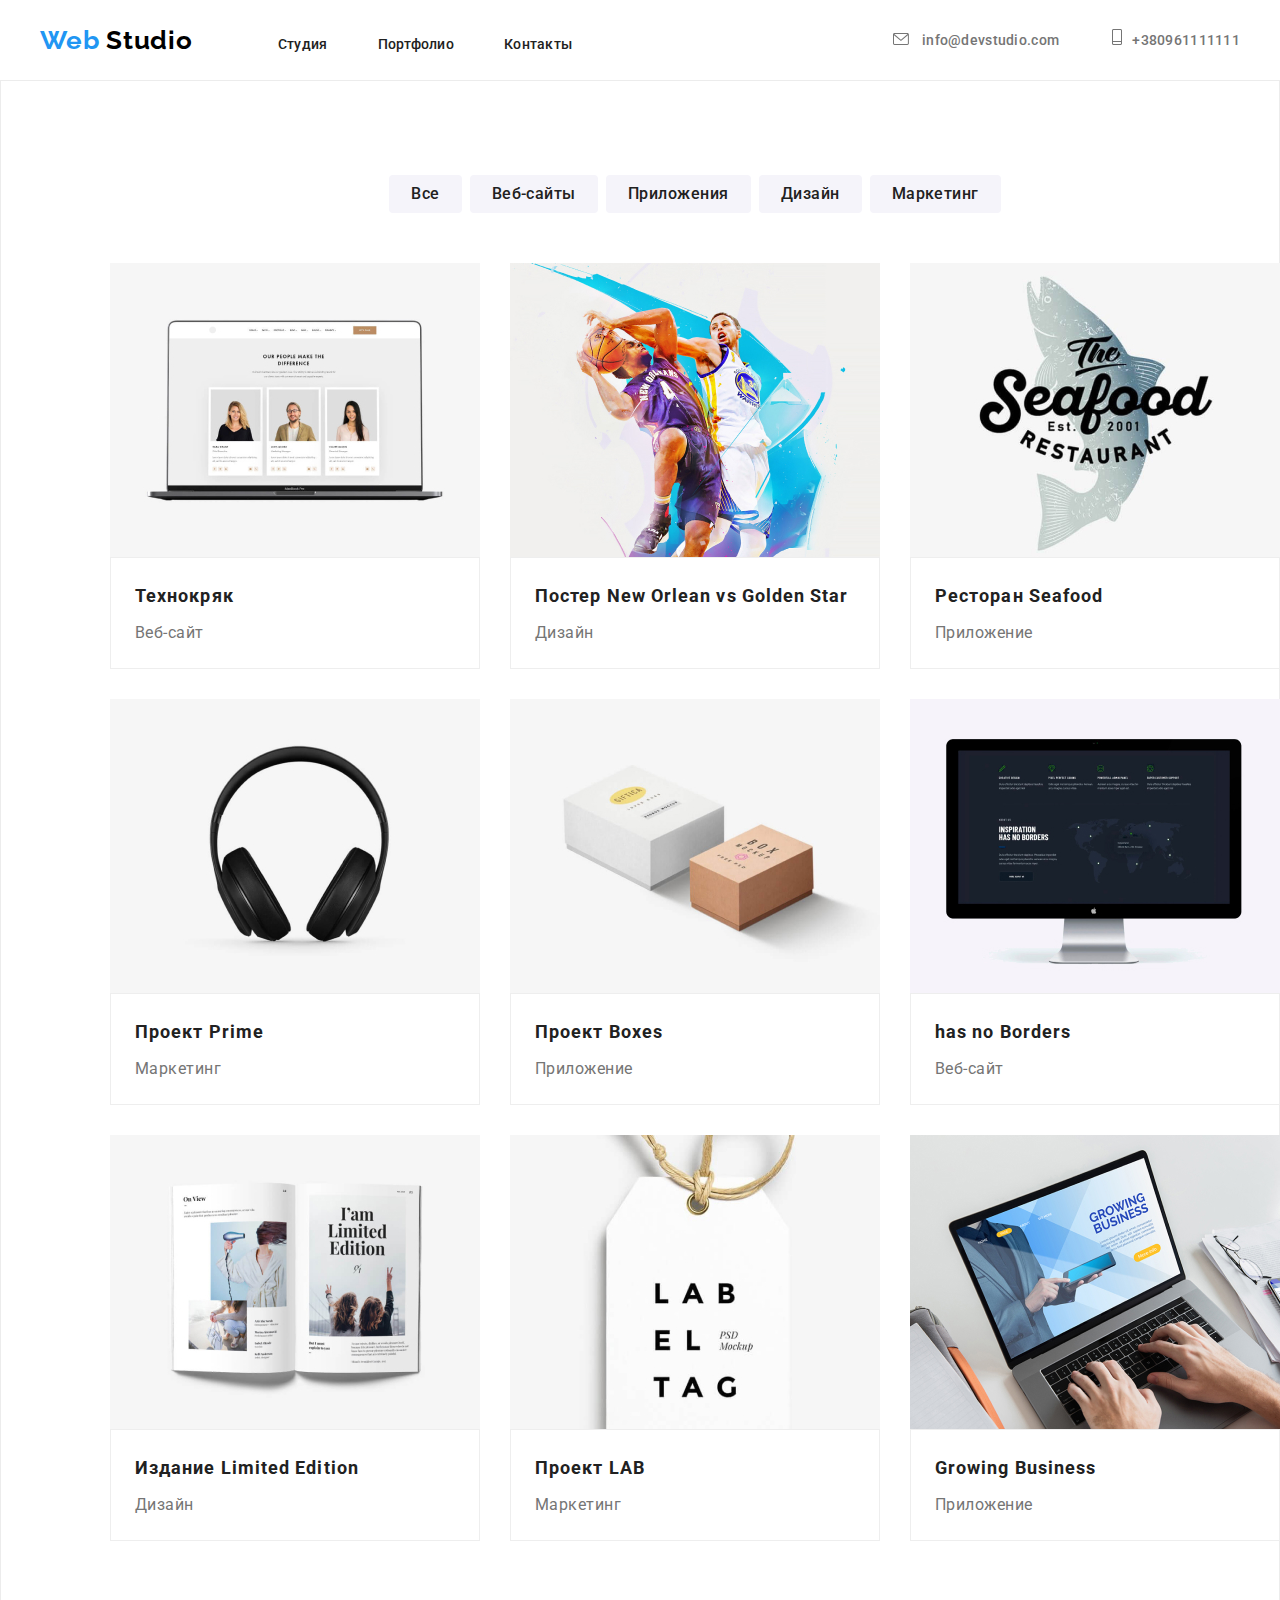
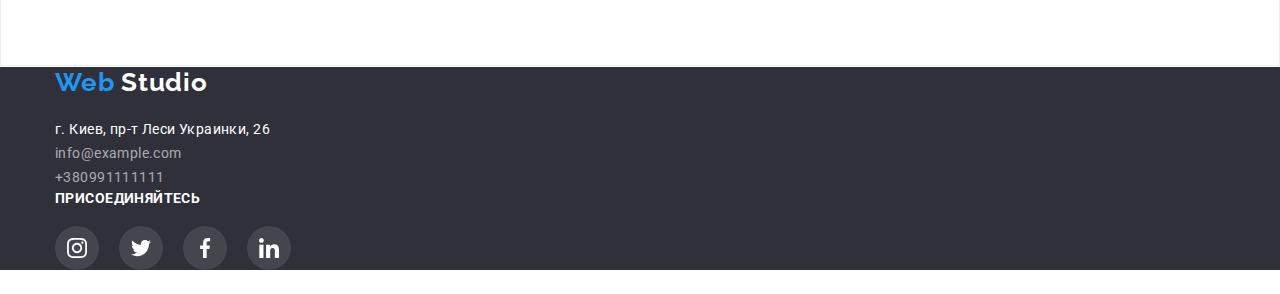
==== portfolio.html @ f8fadd35 "css" ====
<!DOCTYPE html>
<html lang="ru">

<head>
  <meta charset="UTF-8">
  <meta name="viewport" content="width=device-width, initial-scale=1.0">
  <meta http-equiv="X-UA-Compatible" content="ie=edge" />
  <link href="https://fonts.googleapis.com/css2?family=Raleway:wght@700&family=Roboto:wght@400;500;700;900&display=swap"
    rel="stylesheet">
  <link rel="stylesheet" href="./css/normalize.css">
  <link rel="stylesheet" href="./css/style.css">
  <title>Web Studio</title>
</head>

<!--Шапка-->

<body>
  <header class="page-head">
    <div class="container flexbox">
      <nav class="navigation">
        <a href="./index.html" class="logo">
          <span class="web">Web</span> Studio
        </a>
        <ul class="menu-list">
          <li class="menu-item"><a href="./index.html" class="menu-link">Студия</a>
          </li>
          <li class="menu-item"><a href="./portfolio.html" class="menu-link">Портфолио</a>
          </li>
          <li class="menu-item"><a href="./ссылка/link3.svg" class="menu-link">Контакты</a>
          </li>
        </ul>
      </nav>
      <div class="contacts-link">
        <a class="contact-item" href="mailto:info@devstudio.com">
          <svg class="mail-icon" width="16" height="12">
            <use xlink:href="./img/sprites.svg#icon-mail"></use>
          </svg> info@devstudio.com
        </a>
        <a class="contact-item" href="tel:+380961111111">
          <svg class="mail-icon" width="10" height="16">
            <use xlink:href="./img/sprites.svg#icon-tel"></use>
          </svg>+380961111111</a>
      </div>
    </div>
  </header>

  <!--Кнопки-->
  <main class="main">
    <section class="button">
      <div class="container">
        <ul class="button-link">
          <li class="btn-list">
            <button type="button" class="button-list">Все</button>
          </li>
          <li class="btn-list">
            <button type="button" class="button-list">Веб-сайты</button>
          </li>
          <li class="btn-list">
            <button type="button" class="button-list">Приложения</button>
          </li>
          <li class="btn-list">
            <button type="button" class="button-list">Дизайн</button>
          </li>
          <li class="btn-list">
            <button type="button" class="button-list">Маркетинг</button>
          </li>
        </ul>
      </div>

      <!--Карточки-->
      <div class="container">
        <ul class="flex-container">

          <li class="container-element">
            <div class="portfolio-overlay">
              <a href="#">
                <img src="./portfolio-img/img1.jpg" width="370" alt="Технокряк" class="img-cards">
                <div class="port-main">
                  <p>Технокряк это современная площадка распостранения коронавируса. Компании
                    используют эту платформу для цифрового шпионажа и атака на защищенные сервера конкурентов.
                  </p>
                </div>
              </a>
            </div>

            <div class="portfolio-item">
              <h3 class="portfolio-head">Технокряк</h3>
              <p class="text-list">Веб-сайт</p>
            </div>
          </li>

          <li class="container-element">
            <div class="portfolio-overlay">
              <a href="#">
                <img src="./portfolio-img/img2.jpg" width="370" alt="Постер New Orlean vs Golden Star"
                  class="img-cards">
                <div class="port-main">
                  <p>Технокряк это современная площадка распостранения коронавируса. Компании
                    используют эту платформу для цифрового шпионажа и атака на защищенные сервера конкурентов.
                  </p>
                </div>
              </a>
            </div>

            <div class="portfolio-item">
              <h3 class="portfolio-head">Постер New Orlean vs Golden Star</h3>
              <p class="text-list">Дизайн</p>
            </div>
          </li>

          <li class="container-element">
            <div class="portfolio-overlay">
              <a href="#">
                <img src="./portfolio-img/img3.jpg" width="370" alt="Ресторан Seafood" class="img-cards">
                <div class="port-main">
                  <p>Технокряк это современная площадка распостранения коронавируса. Компании
                    используют эту платформу для цифрового шпионажа и атака на защищенные сервера конкурентов.
                  </p>
                </div>
              </a>
            </div>

            <div class="portfolio-item">
              <h3 class="portfolio-head">Ресторан Seafood</h3>
              <p class="text-list">Приложение</p>
            </div>
          </li>

          <li class="container-element">
            <div class="portfolio-overlay">
              <a href="#">
                <img src="./portfolio-img/img4.jpg" width="370" alt="Проект Prime" class="img-cards">
                <div class="port-main">
                  <p>Технокряк это современная площадка распостранения коронавируса. Компании
                    используют эту платформу для цифрового шпионажа и атака на защищенные сервера конкурентов.
                  </p>
                </div>
              </a>
            </div>

            <div class="portfolio-item">
              <h3 class="portfolio-head">Проект Prime</h3>
              <p class="text-list">Маркетинг</p>
            </div>
          </li>

          <li class="container-element">
            <div class="portfolio-overlay">
              <a href="#" class="port-link">
                <img src="./portfolio-img/img5.jpg" width="370" alt="Проект Boxes" class="img-cards">
                <div class="port-main">
                  <p>Технокряк это современная площадка распостранения коронавируса. Компании
                    используют эту платформу для цифрового шпионажа и атака на защищенные сервера конкурентов.
                  </p>
                </div>
              </a>
            </div>

            <div class="portfolio-item">
              <h3 class="portfolio-head">Проект Boxes</h3>
              <p class="text-list">Приложение</p>
            </div>
          </li>

          <li class="container-element">
            <div class="portfolio-overlay">
              <a href="#">
                <img src="./portfolio-img/img6.jpg" width="370" alt="Inspiration has no Borders" class="img-cards">
                <div class="port-main">
                  <p>Технокряк это современная площадка распостранения коронавируса. Компании
                    используют эту платформу для цифрового шпионажа и атака на защищенные сервера конкурентов.
                  </p>
                </div>
              </a>
            </div>
            <div class="portfolio-item">
              <h3 class="portfolio-head">has no Borders</h3>
              <p class="text-list">Веб-сайт</p>
            </div>
          </li>

          <li class="container-element">
            <div class="portfolio-overlay">
              <a href="#">
                <img src="./portfolio-img/img7.jpg" width="370" alt="Издание Limited Edition" class="img-cards">
                <div class="port-main">
                  <p>Технокряк это современная площадка распостранения коронавируса. Компании
                    используют эту платформу для цифрового шпионажа и атака на защищенные сервера конкурентов.
                  </p>
                </div>
              </a>
            </div>
            <div class="portfolio-item">
              <h3 class="portfolio-head">Издание Limited Edition</h3>
              <p class="text-list">Дизайн</p>
            </div>
          </li>

          <li class="container-element">
            <div class="portfolio-overlay">
              <a href="#">
                <img src="./portfolio-img/img8.jpg" width="370" alt="Проект LAB" class="img-cards">
                <div class="port-main">
                  <p>Технокряк это современная площадка распостранения коронавируса. Компании
                    используют эту платформу для цифрового шпионажа и атака на защищенные сервера конкурентов.
                  </p>
                </div>
              </a>
            </div>
            <div class="portfolio-item">
              <h3 class="portfolio-head">Проект LAB</h3>
              <p class="text-list">Маркетинг</p>
            </div>
          </li>

          <li class="container-element">
            <div class="portfolio-overlay">
              <a href="#" class="port-link">
                <img src="./portfolio-img/img9.jpg" width="370" alt="Growing Business" class="img-cards">
                <div class="port-main">
                  <p>Технокряк это современная площадка распостранения коронавируса. Компании
                    используют эту платформу для цифрового шпионажа и атака на защищенные сервера конкурентов.
                  </p>
                </div>
              </a>
            </div>
            <div class="portfolio-item">
              <h3 class="portfolio-head">Growing Business</h3>
              <p class="text-list">Приложение</p>
            </div>
          </li>
        </ul>
      </div>
    </section>
  </main>


  <!--Футер-->
  <footer class="info-list">
    <div class="container footer-flexbox">

      <div class="logo-footer">
        <a href="./index.html" class="logo2">
          <span class="web">Web</span> Studio
        </a>
        <address class="contact-main">
          <ul class="adress-main">
            <li><a href="" class="adress-link">г. Киев, пр-т Леси Украинки, 26</a></li>
            <li><a href="mailto:info@example.com" class="mail">info@example.com</a></li>
            <li><a href="tel:+380991111111" class="phone">+380991111111</a></li>
          </ul>
        </address>
      </div>

      <div class="join-footer">
        <b class="join-head flexbox">Присоединяйтесь</b>
        <ul class="info-link">
          <li class="link-footer">
            <a href="http://www.instagram.com" class="icon-footer" target="_blank" aria-label="instagram link">
              <svg class="social-footer" width="20" height="20">
                <use xlink:href="./img/sprites.svg#icon-instagram-footer"></use>
              </svg>
            </a>
          </li>
          <li class="link-footer">
            <a href="http://www.twitter.com" class="icon-footer" target="_blank" aria-label="twitter link">
              <svg class="social-footer" width="20" height="20">
                <use xlink:href="./img/sprites.svg#icon-twitter-footer"></use>
              </svg>
            </a>
          </li>
          <li class="link-footer">
            <a href="http://www.facebook.com" class="icon-footer" target="_blank" aria-label="facebook link">
              <svg class="social-footer" width="20" height="20">
                <use xlink:href="./img/sprites.svg#icon-facebook-footer"></use>
              </svg>
            </a>
          </li>
          <li class="link-footer">
            <a href="http://www.linkedin.com" class="icon-footer" target="_blank" aria-label="linkedin link">
              <svg class="social-footer" width="20" height="20">
                <use xlink:href="./img/sprites.svg#icon-linkedin-footer"></use>
              </svg>
            </a>
          </li>
        </ul>
      </div>
    </div>
  </footer>
</body>

</html>
---- css/style.css ----
/* font-family: "Roboto", sans-serif; 
font-family: 'Raleway', sans-serif;*/
*,
*:before,
*:after {
  box-sizing: border-box;
  padding: 0%;
  margin: 0%;
}



  body {
    font-family: "Roboto";
    font-size: 14px;
    line-height: 24px;
    letter-spacing: 0.03em;
    color: #757575;
  }

  .container {
    width: 1200px;
    padding-left: 15px;
    padding-right: 15px;
    margin-right: auto;
    margin-left: auto;
  }

  .logo {
   font-family: "Raleway";
   font-style: normal;
   font-weight: 700;
   font-size: 26px;
   line-height: 1.19;
   letter-spacing: 0.03em;
   color: black;
   text-decoration: none;
   margin-right: 85px;
   align-items: center;
    
  } 
  

  .web {
    color: #2196F3;
  }    

  .menu-link {
    display: inline-block;
    position: relative;
    font-weight: 500;
    font-size: 14px;
    line-height: 1.142;
    letter-spacing: 0.02em;
    color: #212121;
    text-decoration: none;
  }

  .menu-link::before {
display: block;
position: absolute;
content: "";
height: 4px;
width: 0;
background-color: #2196F3;
transition: right .5s ease-in-out, left .5s ease-in-out;
left: 50%;
top: 40px;
}

.menu-link::after {
  display: block;
position: absolute;
content: "";
height: 4px;
width: 0;
background-color: #2196F3;
transition: right .5s ease-in-out;
left: 50%;
top: 40px;
}

.menu-link:hover::before{
  width: 50%;
  left: 0;
  }
  .menu-link:hover::after{
  width: 50%;
  }


  

  .menu-link:hover,
  .menu-link:focus {
    color: #2196F3;
    transition: 250ms;
    transition-timing-function: cubic-bezier(0.4, 0, 0.2, 1);
  }

  .menu-list {
      list-style: none;
      display: flex;
      width: 122px;
      height: 16px;
      left: 1263px;
      top: 32px;
  }

  .navigation {
    display: flex;
    align-items: center;
    margin-right: auto; 
    padding-bottom: 25px;
    padding-top: 25px;
  }


  .menu-item:not(:last-child) {
    margin-right: 50px;
  }

  .mail-icon {
    display: inline-flex;
    margin-right: 10px;
  }

  .contact-item:hover {
    fill: #2196F3;
    transition: 250ms;
    transition-timing-function: cubic-bezier(0.4, 0, 0.2, 1);
  }

  .flexbox {
    display: flex;
    justify-content: flex-end;
    align-items: center;
    padding: 0;
  }

  .contact-item {
    font-family: "Roboto";
    font-style: normal;
    font-weight: 500;
    font-size: 14px;
    line-height: 16px;
    letter-spacing: 0.02em;
    color: #757575;
    fill: #757575;
    text-decoration: none;
    cursor: pointer;
    
  }

  .contact-item:hover {
    color: #2196F3;
    transition: 250ms;
    transition-timing-function: cubic-bezier(0.4, 0, 0.2, 1);
  }

  .contact-item:not(:last-child) {
    margin-right: 50px;
  }


  .contacts-link:hover,
  .contacts-link:focus {
    color: #2196F3;
    transition: 250ms;
    transition-timing-function: cubic-bezier(0.4, 0, 0.2, 1);
  }

  .main {
    border: 1px solid #ECECEC;
    transform: translateY(-1px);
  }

  .page-title {
   font-family: "Roboto";
   font-style: normal;
   font-weight: 900;
   font-size: 44px;
   line-height: 60px;
   letter-spacing: 0.06em;
   text-transform: uppercase;
   color: #FFFFFF;
   margin: 0px;
   padding-bottom: 30px;
  }

  .title {
    margin-right: auto;
    margin-left: auto;
    outline: 1px solid black;
    background-color: black;
    background-image: linear-gradient(to right, rgba(47, 48, 58, 0.4), rgba(47, 48, 58, 0.4)),
    url(../main-pic/1.jpg);

    background-repeat: no-repeat;
    background-position: center;
    background-size: cover;

    text-align: center;
    padding-top: 200px;
    padding-bottom: 200px;
  }

  

  .btn {
    font-family: "Roboto";
    font-style: normal;
    font-weight: bold;
    font-size: 16px;
    line-height: 1.875;
    letter-spacing: 0.06em;
    color: #FFFFFF;
    background:  #2196F3;
    box-shadow: 0px 4px 4px rgba(0, 0, 0, 0.15);
    border-radius: 4px;
    text-decoration: none;
    padding: 10px 32px;
    overflow: hidden;

  }

  

  .list {
    padding-top: 94px;
  }
  
  .list-head {
    font-weight: bold;
    font-size: 14px;
    line-height: 1.142;
    letter-spacing: 0.03em;
    text-transform: uppercase;
    color: #212121;
    padding-top: 55px;
  }

  .list-item {
  width: calc((100% - 30px * 3) /4);
  
  }

  .image {
    display: flex;
    background: #F5F4FA;
  border-radius: 4px;
  width: 270px;
  height: 120px;
  align-items: center;
  }

  .img-list {
    display: inline-flex;
    justify-content: center;
    align-items: center;
    
  }

  .list-icon {
    display: block;
    justify-content: center;
    margin: auto;

  }

  .list-item:not(:last-child) {
    margin-right: 30px;
  }

  

  .list-text {
    font-family: "Roboto";
    font-style: normal;
    font-weight: normal;
    font-size: 14px;
    line-height: 24px;
    letter-spacing: 0.03em;
    color: #757575;
  }



  .menu-card {
    list-style: none;
    display: flex;
    justify-content: center;
  }
   

  .work-title {
    font-family: "Roboto";
    font-size: 36px;
    line-height: 1.16;
    letter-spacing: 0.03em;
    color: #212121;
    text-align: center;
    margin-bottom: 50px;
  }


  .work-head .work-list {
    font-family: "Roboto";
    font-size: 14px;
    line-height: 1.14px;
    letter-spacing: 0.03em;
    color: #FFFFFF;
    text-align: center;
    text-transform: uppercase;
  }


  .work-list {
    display: flex;
  }

  .work-list .work-items:not(:last-child) {
   margin-right: 30px;
  }

  .work-list .work-items {
    position: relative;
    z-index: 2;
    height: 294px;
    margin-right: 30px;
    list-style-type: none;
  }

  .work-list .work-items:last-child {
    margin-right: 0;
  }

  
  .work-list .work-items::after {
    position: absolute;
    content: "";
    bottom: 0;
    left: 0;
    width: 370px;
    height: 70px;
    background-color: rgba(47, 48, 58, 0.8);

  }
  

  .work-head {
    position: absolute;
    bottom: 27px;
    left: 23%;
    z-index: 1;
    margin: 0;

    font-weight: 700;
    font-size: 14px;
    line-height: 1.14;
    text-align: center;
    text-transform: uppercase;
    color: white;
    

  }

  .work-menu {
    
    padding: 94px;
  }

  .pic-work {
    margin-right: 30px;
  }

  .team {
    background: #F5F4FA;
    padding: 94px;
  }

  .team-head {
    font-family: "Roboto";
    font-size: 36px;
    line-height: 1.166;
    letter-spacing: 0.03em;
    color: #212121;
    margin-bottom: 50px;
    text-align: center;
  }

  .team-menu {
    list-style: none;
    display: flex;
  }

  .team-list:not(:last-child) {
    margin-right: 30px;
  }

  .team-list {
    width: calc((100% - 30px * 3) /4);
    background: #FFFFFF;

    box-shadow: 0px 1px 3px rgba(0, 0, 0, 0.12), 0px 1px 1px rgba(0, 0, 0, 0.14), 0px 2px 1px rgba(0, 0, 0, 0.2);
    border-radius: 0px 0px 4px 4px;
  }

  .link { 
    display: flex;
    list-style-type: none;
    justify-content: center;
    padding-bottom: 30px;
  }


  .icon-link {
    display: inline-flex;
    justify-content: center;
    align-items: center;
    width: 44px;
    height: 44px;
    fill: #AFB1B8;
    background: white;
    border-radius: 50%;
  }
  
  .icon-link:hover {
    background: #2196F3;
    fill: #FFFFFF;
    transition: 250ms;
    transition-timing-function: cubic-bezier(0.4, 0, 0.2, 1);
  }

  .social-icon:hover {
    fill: white;
    transition: 250ms;
    transition-timing-function: cubic-bezier(0.4, 0, 0.2, 1);
  }

  .team-link:not(:last-child) {
    margin-right: 10px;
  }


  .social-icon {
    width: 20px;
    height: 20px;
    transition: 250ms;
    transition-property: all;
    transition-delay: 0s;
    transition-timing-function: cubic-bezier(0.4, 0, 0.2, 1);
  }

 
  
  .head-name {
    font-family: "Roboto";
    font-weight: 500;
    font-size: 16px;
    line-height: 1.187;
    letter-spacing: 0.03em;
    color: #212121;
    padding-top: 30px;
    text-align: center;
    
}


.team-text {
    font-family: "Roboto";
    font-style: normal;
    font-weight: normal;
    font-size: 16px;
    line-height: 1.187;
    letter-spacing: 0.03em;
    color: #757575;
    padding-top: 10px;
    text-align: center;
    padding-bottom: 16px;
}

.client-head {
    font-family: "Roboto";
    font-style: normal;
    font-size: 36px;
    line-height: 1.166;
    letter-spacing: 0.03em;
    color: #212121;
    margin-bottom: 50px;
    text-align: center;

}

.client-list {
  padding: 94px;
}

.client-item:not(:last-child) {
margin-right: 30px;
}

.client-item {
  display: inline-flex;
  justify-content: center;
  align-items: center;
  border: 1px solid #AFB1B8;
box-sizing: border-box;
border-radius: 4px;
width: calc((100% - 30px * 5) /6);
height: 90px;
cursor: pointer;
}




.client-item:hover {
  border: 2px solid #2196F3;
}

.client-item:hover .client-link,
.client-menu:focus .client-link {
  fill: #2196F3;
}



.client-link {
  fill: #AFB1B8;
  vertical-align: middle;
}





.client-main {
    list-style: none;
    display: flex;
    align-items: center;
}



.info-link {
  display: flex;
  margin-bottom: 24px;
  justify-content: flex-start;
  color: var(--secondary-text-color);
  list-style-type: none;

}

.container-footer .info-link {
  margin-bottom: 0;


}

.link-footer:not(:last-child) {
  margin-right: 10px;

}


footer {
  background-color: #2F303A;
}

.container-footer {
    display: flex;
    align-items: baseline;
    justify-content: flex-start;   
    padding: 60px 15px;
    width: 1200px;
    justify-content: center;
    text-align: center;
    
}

.contact-main,
.adress-link,
.join-head,
.container-footer,
.icon-footer {
  font-style: normal;
    color: white;
    transition: background-color 250ms var(--timing-function);
}

.logo-footer {
  margin-right: 70px;
  
}

.container-footer .logo2 {
  margin: 0;
    margin-bottom: 20px;
    font-weight: bold;
    font-size: 26px;
    line-height: 1.19;
    letter-spacing: 0.03em;
    color: white
}

.contact-main:not(:last-child) {
  width: calc((50% - 45px)/2);
  margin-right: 30px;
}


.icon-footer {
  display: inline-flex;
  width: 44px;
  height: 44px;
  border-radius: 50%;
  margin-right: 10px;
  background: rgba(255, 255, 255, 0.1);
  transition: 250ms;
  transition-property: all;
    transition-delay: 0s;
    transition-timing-function: cubic-bezier(0.4, 0, 0.2, 1);
}

.social-footer {
  display: inline-flex;
  justify-content: center;
  margin: auto;
  
}

.icon-footer:hover {
  background: #2196F3;
  transition: 250ms;
    transition-timing-function: cubic-bezier(0.4, 0, 0.2, 1);
}

.icon-footer:not(:last-child) {
  margin-right: 10px;
}

.mail,
.phone {
    font-family: "Roboto";
    font-style: normal;
    font-weight: normal;
    font-size: 14px;
    line-height: 1.714;
    letter-spacing: 0.03em;
    color: rgba(255, 255, 255, 0.6);
    text-decoration: none;
    padding-top: 9px;

}

.adress-main {
    list-style: none;

}

.contact-main {
    font-size: 14px;
    line-height: 1.71;
    /*outline: solid 2px tan ;*/
}

.footer-adress:not(:last-child) {
  margin-bottom: 9px;
}

.adress-link {
    font-family: "Roboto";
    font-style: normal;
    font-weight: normal;
    font-size: 14px;
    line-height: 1.714;
    letter-spacing: 0.03em;
    color: #FFFFFF;
    text-decoration: none;

}


.join-head {
    font-family: "Roboto";
    font-style: normal;
    font-size: 14px;
    line-height: 1.142;
    letter-spacing: 0.03em;
    text-transform: uppercase;
    color: #FFFFFF;
    padding-bottom: 20px;
    display: block;
    
}


.footer-mail {
  font-family: "Roboto";
    font-style: normal;
    font-size: 14px;
    line-height: 1.142;
    letter-spacing: 0.03em;
    text-transform: uppercase;
    color: #FFFFFF;
}

.button-list {
    font-family: "Roboto";
    font-style: normal;
    font-weight: 500;
    font-size: 16px;
    line-height: 26px;
    text-align: center;
    letter-spacing: 0.03em;
    color: #212121;
    background: #F5F4FA;

    padding: 6px 22px;
    border-radius: 4px;
    border: 0px;


    transition: 250ms;
    transition-property: all;
    transition-delay: 0s;
    transition-timing-function: cubic-bezier(0.4, 0, 0.2, 1);
    
}

.logo2 {
  font-family: "Raleway";
  font-style: normal;
  font-weight: 700;
  font-size: 26px;
  line-height: 1.19;
  letter-spacing: 0.03em;
  color: white;
  text-decoration: none;
  align-items: center;
  display: block;
  margin-bottom: 20px;

}





.button-list:hover,
.button-list:focus {
    color: white;
    background: #2196F3;
    transition: 250ms;
    transition-timing-function: cubic-bezier(0.4, 0, 0.2, 1);
}

.button {
  padding: 94px;
}

.btn-list {
  margin-right: 8px;
  list-style-type: none;
}

.btn-list:last-child {
  margin-right: 0px;
}

.button-link {
  display: flex;
  justify-content: center;
  margin-bottom: 50px;
}


.portfolio-list {
    display: flex;
    flex-wrap: wrap;
    
}

.portfolio-overlay {
   position: relative;
   overflow: hidden;
   
}



.flex-container {
  display: flex;
  flex-wrap: wrap;
}


.container-element {
margin-right: 30px;
width: 370px;
margin-bottom: 30px;
background-color: white;
list-style-type: none;
cursor: pointer;
  transition: 250ms;
    transition-timing-function: cubic-bezier(0.4, 0, 0.2, 1);
}


.container-element:hover {
  box-shadow: 0px 1px 1px rgba(0, 0, 0, 0.12), 0px 4px 4px rgba(0, 0, 0, 0.06), 1px 4px 6px rgba(0, 0, 0, 0.16);

  transition: 250ms;
    transition-timing-function: cubic-bezier(0.4, 0, 0.2, 1);
}


.container-element:hover .port-main {
  transform: translateY(0);
}

.container-element:nth-child(3n + 0) {
  margin-right: 0;

}


.port-main {
  position: absolute;
  top: 0;
  left: 0;
  width: 100%;
  height: 100%;
  background-color: rgba(33, 150, 243, 0.9);
  padding: 63px 24px;
  font-weight: 400;
  font-size: 18px;
  line-height: 1.56;
  color: white;

  transform: translateY(100%);
  transition: 250ms; 
  transition-timing-function: cubic-bezier(0.4, 0, 0.2, 1);

}

.port-main:hover {
  transition: 250ms; 
  transition-timing-function: cubic-bezier(0.4, 0, 0.2, 1);
}

.port-main p {
  margin: 0;

}

.portfolio-overlay:hover > .port-main {
    opacity: 1;
    transition: opacity 0.3s;
    transition: 250ms; 
    transition-timing-function: cubic-bezier(0.4, 0, 0.2, 1);

  }




.img-cards {
  display: block;
}

.portfolio-item {
  border-top: none;
  box-sizing: inherit;
  padding: 0;
  padding-top: 20px;
  padding-bottom: 20px;
  padding-right: 24px;
  padding-left: 24px;
  
  background: white;
  border: 1px solid #EEEEEE;
box-sizing: border-box;
}

.portfolio-item:hover {
  box-shadow: 0px 1px 1px rgba(0, 0, 0, 0.12), 0px 4px 4px rgba(0, 0, 0, 0.06), 1px 4px 6px rgba(0, 0, 0, 0.16);
  transition: 250ms;
  transition-timing-function: cubic-bezier(0.4, 0, 0.2, 1);

}

.portfolio-menu:nth-child(3n) {
  margin-right: 0;
}

.portfolio-menu:nth-last-child(-n + 3) {
  margin-bottom: 0px;
}


.register-form {
  
  display: flex;
  align-items: flex-end;
  width: calc(50%-15px);

}

.mail-reg {
  width: 358px;
  height: 50px;
  font-size: 16px;
  line-height: 1.25;
  background: transparent;


  padding: 0;
  padding-left: 16px;
  margin-right: 12px;


  border: 1px solid rgba(255, 255, 255, 0.3);
  box-sizing: border-box;
  filter: drop-shadow(0px 4px 4px rgba(0, 0, 0, 0.15));
  border-radius: 4px;
}

.mail-form input::placeholder {
  color: rgba(255, 255, 255, 0.6);
}

.mail-form {
  margin-left: 93px;
}

.register-form .button-reg {
  margin: 0;
  display: inline-flex;
  margin-left: auto;


  padding: 10px 29px;
  letter-spacing: 0.06em;

  width: 200px;
  height: 50px;
  box-shadow: 0px 4px 4px rgba(0, 0, 0, 0.15);
  border-radius: 4px;

  border: 0;
}

.register-form .button-reg::after {
  content: "";
  width: 24px;
  height: 24px;
  background-image: url("../footer-icon/send.svg");
  margin-left: 10px;
}


.portfolio-head {
    margin-top: 0px;
    margin-bottom: 4px;
    color: #212121;
    font-weight: 700;
    font-size: 18px;
    line-height: 2;
    letter-spacing: 0.06em;
    
}

.button-reg {
  background: #2196F3;
box-shadow: 0px 4px 4px rgba(0, 0, 0, 0.15);
border-radius: 4px;
color: #FFFFFF;
width: 200px;
height: 50px;
}

.text-list {
    font-family: "Roboto";
    font-style: normal;
    font-weight: normal;
    font-size: 16px;
    line-height: 1.875;
    color: #757575;
    letter-spacing: 0.03em;
    margin-top: 0;
    margin-bottom: 0;
    
}

/*Modal*/
.backdrop {
  position: fixed;
  top: 0;
  left: 0;
  right: 0;
  bottom: 0;
  background-color: rgba(0, 0, 0, 0.2);
  z-index: 100%;
  opacity: 1;
  transition: opacity 250ms var(--timing-function);
}

.backdrop.is-hidden {
  visibility: hidden;
  pointer-events: none;
  opacity: 0;
}

.backdrop.is-hidden .modal {
  transform: translate(-50%, -50%) scale(0.1);
}

.modal {
  position: absolute;
  top: 50%;
  left: 50%;
  width: 100%;
  max-width: 581px;
  height: 581px;
  background: #ffffff;
  box-shadow: 0px 1px 3px rgba(0, 0, 0, 0.12), 0px 1px 1px rgba(0, 0, 0, 0.14), 0px 2px 1px rgba(0, 0, 0, 0.2);
  border-radius: 4px;
  transform: translate(-50%, -50%) scale(1);
  opacity: 1;
  transition: transform 500ms var(--timing-function),
    opacity 500ms var(--timing-function);


}

.close {
  fill: #000000;
  width: 11px;
  height: 11px;
  transition: 250ms cubic-bezier(0.4, 0, 0.2, 1);

}

.close:hover {
  fill: #2196F3;
}

.is-hidden {
  opacity: 0;
  pointer-events: none;

}

.btn-close:focus .close {
  fill: #2196F3;

}

.btn-close:focus {
  outline: 0;
    box-shadow: 0 0 1pt 1pt var(--accent-color);
}

.modal-form {
    display: flex;
    flex-direction: column;
    width: 528px;
    margin: 0;
    margin-right: auto;
    margin-left: auto;
    padding: 40px;
    align-self: center;
}

.btn-close {
  position: absolute;
  top: 8px;
  right: 8px;
  width: 30px;
  height: 30px;
  justify-content: center;
  align-items: center;
  border-radius: 50%;

  background: #FFFFFF;
  border: 1px solid rgba(0, 0, 0, 0.1);
  cursor: pointer;
}

.modal-name {
  width: 448px;
  margin-top: 12px;
  /*outline: 1px solid orangered; */
  margin-left: auto;
  margin-right: auto;
}

.modal-marker {
  margin-bottom: 4px;
  font-size: 12px;
  line-height: 1.17;
  letter-spacing: 0.01em;
  color: var(--secondary-text-color);
}

.marker-name {
  margin-bottom: 4px;
}

.modal-icon {
    position: absolute;
    left: 16px;
    top: 50%;
    transform: translateY(-50%);
    margin-right: 15px;
}

.modal-input:focus-within > .form-input {
  border: 1px solid var(--accent-color);
}

.modal-input:focus-within > .modal-icon {
  fill: var(--accent-color);
}

.modal-name textarea::placeholder {
  font-size: 14px;
  line-height: 1.16;
  letter-spacing: 0.01em;
  color: rgba(117, 117, 117, 0.5);
} 

.modal-name:focus-within > textarea {
  border: 1px solid var(--accent-color);
}

.modal-title {
font-weight: bold;
font-size: 20px;
line-height: 1.15px;
letter-spacing: 0.03em;
margin-bottom: 12px;
text-align: center;
color: #212121;
}

.modal-name {
    position: relative;
    display: flex;
    flex-direction: column;
    margin-bottom: 10px;
}

.modal-name:nth-child(5) {
  margin-bottom: 20px;
}

textarea,
.form-input {
    display: block;
    resize: none;
    outline: none;
    margin: 0;
    width: 100%;
    padding: 12px 16px;
    border: 1px solid rgba(33, 33, 33, 0.2);
    box-sizing: border-box;
    border-radius: 4px;
    font-size: 14px;
    letter-spacing: 0.01em;
}

.form-input {
  padding-left: 42px;
  font-size: 14px;
}

.form-input:valid:required:not(:placeholder-shown) {
  color: var(--primary-text-color);
}

.form-input:invalid:required:not(:placeholder-shown) {
  color: red;
}

.form-input::placeholder {
  color: rgba(117, 117, 117, 0.5);
}

/* .modal-list li {
  display: inline-flex;
  align-items: center;
}
*/

.modal-list label {
  font-size: 14px;
  line-height: 1.7;
  letter-spacing: 0.03em;
  display: inline-flex;

  color: #757575
}

.modal-list input [type="checkbox"] {
  margin-right: 7px;
}


.agreement {
    display: flex;
    align-items: center;
    margin-left: 13px;
    margin-bottom: 30px;
    font-size: 14px;
    line-height: 24px;
    letter-spacing: 0.03em;
    text-align: center;
    color: var(--secondary-text-color);
}

.checkbox:checked {
  position: absolute;
  width: 1px;
  height: 1px;
  margin: -1px;
  border: 0;
  padding: 0;
  clip: rect(0 0 0 0);
  overflow: hidden;
  left: 36.75%;
right: 62.25%;
top: 64.75%;
bottom: 33.79%;

background: #212121;
} 

.checkbox:checked {
  background-image: url(../modal-view/Vector.svg);
  border-color: var(--accent-color);
    background-color: #212121;
    background-size: contain;
    background-origin: border-box;
}


.agree-box {
  display: inline-block;
  margin-right: 7px;
  width: 16px;
  height: 15px;
  border: 2px solid var(--primary-text-color);
  border-radius: 4px;
  background-image: url(../modal-view/Vector.svg);
  border-color: var(--accent-color);
    background-color: var(--accent-color);
    background-size: contain;
    background-origin: border-box;
}



.agre {
    margin-left: 3px;
    text-decoration: underline;
    color: var(--accent-color);
}

.style-btn {
  position: fixed;
  width: 200px;
  height: 50px;

  background: #2196F3;
box-shadow: 0px 4px 4px rgba(0, 0, 0, 0.15);
border-radius: 4px;
bottom: 30px;
    left: 50%;
    margin-left: -104.5px; 

    font-style: normal;
    font-weight: bold;
    font-size: 16px;
    line-height: 30px;
    /* identical to box height, or 187% */
    
    color: #FFFFFF;
    
}
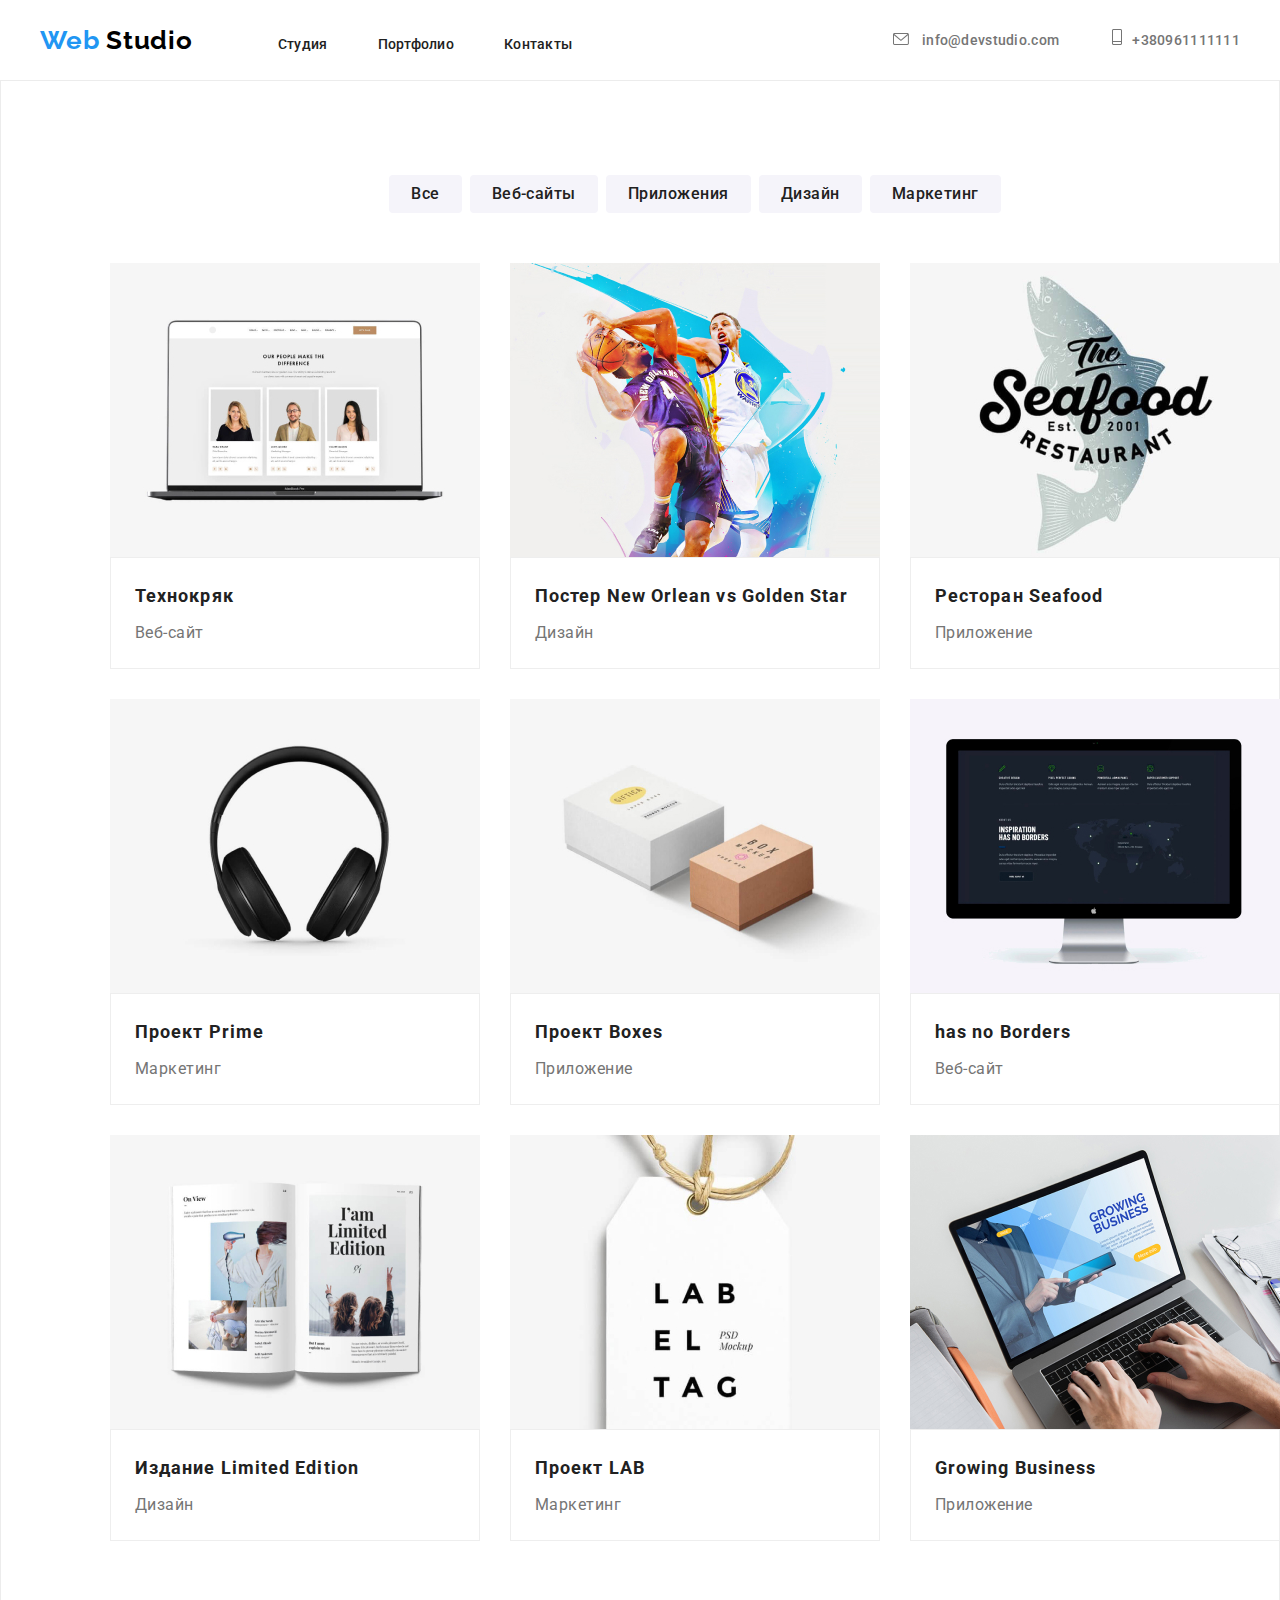
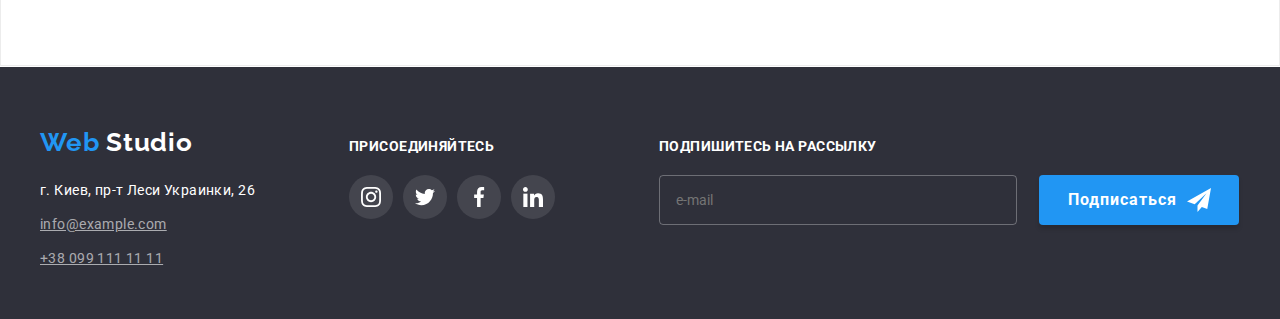
==== commit 9a42775e: "footer" ====
--- a/portfolio.html
+++ b/portfolio.html
@@ -237,23 +237,23 @@
 
   <!--Футер-->
   <footer class="info-list">
-    <div class="container footer-flexbox">
-
+    <div class="container-footer">
       <div class="logo-footer">
         <a href="./index.html" class="logo2">
           <span class="web">Web</span> Studio
         </a>
-        <address class="contact-main">
-          <ul class="adress-main">
-            <li><a href="" class="adress-link">г. Киев, пр-т Леси Украинки, 26</a></li>
-            <li><a href="mailto:info@example.com" class="mail">info@example.com</a></li>
-            <li><a href="tel:+380991111111" class="phone">+380991111111</a></li>
-          </ul>
+        <address>
+          <p class="address">г. Киев, пр-т Леси Украинки, 26</p>
+          <br />
+
+          <a href="mailto:info@example.com" class="footer-contacts">info@example.com</a>
+          <br />
+          <a href="tel:+380991111111" class="footer-contacts">+38 099 111 11 11</a><br />
         </address>
       </div>
 
       <div class="join-footer">
-        <b class="join-head flexbox">Присоединяйтесь</b>
+        <b class="join-head">Присоединяйтесь</b>
         <ul class="info-link">
           <li class="link-footer">
             <a href="http://www.instagram.com" class="icon-footer" target="_blank" aria-label="instagram link">
@@ -285,7 +285,19 @@
           </li>
         </ul>
       </div>
-    </div>
+      <div class="register-form">
+        <p class="register-text">Подпишитесь на рассылку</p>
+        <form class="footer-form" action="#">
+          <label class="footer-label">
+            <input class="mail-reg" type="mail" placeholder="e-mail">
+          </label>
+          <div class="subscribe-footer">
+            <button type="button-reg" class="button-reg">Подписаться</button>
+          </div>
+        </form>
+
+
+      </div>
   </footer>
 </body>
 
--- a/css/style.css
+++ b/css/style.css
@@ -543,158 +543,48 @@
 
 
 
+
+
+
+.icon-footer {
+  display: flex;
+  width: 44px;
+  height: 44px;
+  align-items: center;
+  justify-content: center;
+  fill: #ffffff;
+  background-color: rgba(255, 255, 255, 0.1);
+  border-radius: 50%;
+  transition: border-radius 250ms cubic-bezier(0.4, 0, 0.2, 1),
+    background-color 250ms cubic-bezier(0.4, 0, 0.2, 1),
+    fill 250ms cubic-bezier(0.4, 0, 0.2, 1);
+}
+
+.icon-footer:hover {
+  border-radius: 50%;
+  background-color: #2196F3;
+  fill: white;
+}
+
+
+
+.join-head {
+  color: white;
+  display: block;
+  margin-bottom: 20px;
+
+  font-weight: bold;
+  font-size: 14px;
+  line-height: 1.14;
+  letter-spacing: 0.03em;
+  text-transform: uppercase;
+    
+}
+
 .info-link {
   display: flex;
-  margin-bottom: 24px;
-  justify-content: flex-start;
-  color: var(--secondary-text-color);
-  list-style-type: none;
-
-}
-
-.container-footer .info-link {
-  margin-bottom: 0;
-
-
-}
-
-.link-footer:not(:last-child) {
-  margin-right: 10px;
-
-}
-
-
-footer {
-  background-color: #2F303A;
-}
-
-.container-footer {
-    display: flex;
-    align-items: baseline;
-    justify-content: flex-start;   
-    padding: 60px 15px;
-    width: 1200px;
-    justify-content: center;
-    text-align: center;
-    
-}
-
-.contact-main,
-.adress-link,
-.join-head,
-.container-footer,
-.icon-footer {
-  font-style: normal;
-    color: white;
-    transition: background-color 250ms var(--timing-function);
-}
-
-.logo-footer {
-  margin-right: 70px;
-  
-}
-
-.container-footer .logo2 {
-  margin: 0;
-    margin-bottom: 20px;
-    font-weight: bold;
-    font-size: 26px;
-    line-height: 1.19;
-    letter-spacing: 0.03em;
-    color: white
-}
-
-.contact-main:not(:last-child) {
-  width: calc((50% - 45px)/2);
-  margin-right: 30px;
-}
-
-
-.icon-footer {
-  display: inline-flex;
-  width: 44px;
-  height: 44px;
-  border-radius: 50%;
-  margin-right: 10px;
-  background: rgba(255, 255, 255, 0.1);
-  transition: 250ms;
-  transition-property: all;
-    transition-delay: 0s;
-    transition-timing-function: cubic-bezier(0.4, 0, 0.2, 1);
-}
-
-.social-footer {
-  display: inline-flex;
   justify-content: center;
-  margin: auto;
-  
-}
-
-.icon-footer:hover {
-  background: #2196F3;
-  transition: 250ms;
-    transition-timing-function: cubic-bezier(0.4, 0, 0.2, 1);
-}
-
-.icon-footer:not(:last-child) {
-  margin-right: 10px;
-}
-
-.mail,
-.phone {
-    font-family: "Roboto";
-    font-style: normal;
-    font-weight: normal;
-    font-size: 14px;
-    line-height: 1.714;
-    letter-spacing: 0.03em;
-    color: rgba(255, 255, 255, 0.6);
-    text-decoration: none;
-    padding-top: 9px;
-
-}
-
-.adress-main {
-    list-style: none;
-
-}
-
-.contact-main {
-    font-size: 14px;
-    line-height: 1.71;
-    /*outline: solid 2px tan ;*/
-}
-
-.footer-adress:not(:last-child) {
-  margin-bottom: 9px;
-}
-
-.adress-link {
-    font-family: "Roboto";
-    font-style: normal;
-    font-weight: normal;
-    font-size: 14px;
-    line-height: 1.714;
-    letter-spacing: 0.03em;
-    color: #FFFFFF;
-    text-decoration: none;
-
-}
-
-
-.join-head {
-    font-family: "Roboto";
-    font-style: normal;
-    font-size: 14px;
-    line-height: 1.142;
-    letter-spacing: 0.03em;
-    text-transform: uppercase;
-    color: #FFFFFF;
-    padding-bottom: 20px;
-    display: block;
-    
-}
-
+}
 
 .footer-mail {
   font-family: "Roboto";
@@ -727,6 +617,17 @@
     transition-delay: 0s;
     transition-timing-function: cubic-bezier(0.4, 0, 0.2, 1);
     
+}
+
+.logo-footer {
+  padding-top: 60px;
+}
+
+.logo2 {
+  
+    display: inline-block;
+    margin-bottom: 20px;
+
 }
 
 .logo2 {
@@ -744,6 +645,139 @@
 
 }
 
+.link-footer {
+  margin-right: 10px;
+  margin-bottom: 24px;
+  list-style-type: none;
+}
+
+.link-footer:hover {
+  border-radius: 50%;
+  background-color: #2196F3;;
+  fill: white;
+}
+
+.address {
+  color: white;
+
+  font-size: 14px;
+  line-height: 1.71;
+  letter-spacing: 0.03em;
+  font-style: normal;
+
+  display: inline-block;
+  margin-top: 0;
+  margin-bottom: 9px;
+}
+
+.footer-contacts {
+  color: rgba(255, 255, 255, 0.6);
+  font-size: 14px;
+  line-height: 1.71;
+  letter-spacing: 0.03em;
+  font-style: normal;
+
+  display: inline-block;
+  margin-bottom: 9px;
+}
+
+.info-list .container-footer {
+    display: flex;
+  
+}
+
+.container-footer {
+  width: 1200px;
+  margin-left: auto;
+  margin-right: auto;
+}
+
+.info-list {
+  background-color: #2F303A;;
+  height: 252px;
+}
+
+.register-form {
+  padding-top: 72px;
+  padding-left: 94px;
+}
+
+.register-text {
+  color: white;
+  display: block;
+  margin-bottom: 20px;
+
+  font-weight: bold;
+  font-size: 14px;
+  line-height: 1.14;
+  letter-spacing: 0.03em;
+  text-transform: uppercase;
+}
+
+.footer-form {
+  display: flex;
+}
+
+.footer-label {
+  display: inline-block;
+  margin-right: 12px;
+}
+
+.join-footer {
+  padding-top: 72px;
+  padding-left: 94px;
+}
+
+
+
+.mail-reg {
+  box-sizing: border-box;
+  width: 358px;
+  height: 50px;
+  padding: 12px 0px 12px 16px;
+  color: white;
+  background-color: transparent;
+  border: 1px solid rgba(255, 255, 255, 0.3);
+  border-radius: 4px;
+  transition: border 250ms cubic-bezier(0.4, 0, 0.2, 1);
+}
+
+.mail-reg:hover {
+  border: 1px solid rgba(255, 255, 255, 0.3);
+}
+
+.button-reg {
+  width: 200px;
+  height: 50px;
+  padding-left: 29px;
+  color: white;
+  background-color: #2196F3;
+  box-shadow: 0px 4px 4px rgba(0, 0, 0, 0.15);
+  border-radius: 4px;
+  border: 0;
+  cursor: pointer;
+  font-weight: bold;
+  font-size: 16px;
+  line-height: 1.87;
+  display: inline-flex;
+  align-items: center;
+  text-align: center;
+  letter-spacing: 0.06em;
+}
+
+.button-reg::after {
+  content: "";
+  width: 24px;
+  height: 24px;
+  background-image: url("../footer-icon/send.svg");
+  margin-left: 10px;
+}
+
+
+
+.button-reg {
+  margin-left: 10px;
+}
 
 
 
@@ -870,6 +904,17 @@
   display: block;
 }
 
+.portfolio-head {
+  margin-top: 0px;
+  margin-bottom: 4px;
+  color: #212121;
+  font-weight: 700;
+  font-size: 18px;
+  line-height: 2;
+  letter-spacing: 0.06em;
+  
+}
+
 .portfolio-item {
   border-top: none;
   box-sizing: inherit;
@@ -900,86 +945,11 @@
 }
 
 
-.register-form {
-  
-  display: flex;
-  align-items: flex-end;
-  width: calc(50%-15px);
-
-}
-
-.mail-reg {
-  width: 358px;
-  height: 50px;
-  font-size: 16px;
-  line-height: 1.25;
-  background: transparent;
-
-
-  padding: 0;
-  padding-left: 16px;
-  margin-right: 12px;
-
-
-  border: 1px solid rgba(255, 255, 255, 0.3);
-  box-sizing: border-box;
-  filter: drop-shadow(0px 4px 4px rgba(0, 0, 0, 0.15));
-  border-radius: 4px;
-}
-
-.mail-form input::placeholder {
-  color: rgba(255, 255, 255, 0.6);
-}
-
-.mail-form {
-  margin-left: 93px;
-}
-
-.register-form .button-reg {
-  margin: 0;
-  display: inline-flex;
-  margin-left: auto;
-
-
-  padding: 10px 29px;
-  letter-spacing: 0.06em;
-
-  width: 200px;
-  height: 50px;
-  box-shadow: 0px 4px 4px rgba(0, 0, 0, 0.15);
-  border-radius: 4px;
-
-  border: 0;
-}
-
-.register-form .button-reg::after {
-  content: "";
-  width: 24px;
-  height: 24px;
-  background-image: url("../footer-icon/send.svg");
-  margin-left: 10px;
-}
-
-
-.portfolio-head {
-    margin-top: 0px;
-    margin-bottom: 4px;
-    color: #212121;
-    font-weight: 700;
-    font-size: 18px;
-    line-height: 2;
-    letter-spacing: 0.06em;
-    
-}
-
-.button-reg {
-  background: #2196F3;
-box-shadow: 0px 4px 4px rgba(0, 0, 0, 0.15);
-border-radius: 4px;
-color: #FFFFFF;
-width: 200px;
-height: 50px;
-}
+
+
+
+
+
 
 .text-list {
     font-family: "Roboto";
@@ -1001,10 +971,12 @@
   left: 0;
   right: 0;
   bottom: 0;
+  width: 100%;
+  height: 100%;
   background-color: rgba(0, 0, 0, 0.2);
-  z-index: 100%;
+  z-index: 1;
   opacity: 1;
-  transition: opacity 250ms var(--timing-function);
+  transition: opacity 250ms cubic-bezier(0.4, 0, 0.2, 1);
 }
 
 .backdrop.is-hidden {
@@ -1013,216 +985,110 @@
   opacity: 0;
 }
 
-.backdrop.is-hidden .modal {
-  transform: translate(-50%, -50%) scale(0.1);
-}
 
 .modal {
+  display: inline-flex;
   position: absolute;
   top: 50%;
   left: 50%;
-  width: 100%;
-  max-width: 581px;
+  transform: translate(-50%, -50%);
+  background-color: white;
+  box-shadow: 0px 1px 3px rgba(0, 0, 0, 0.12), 0px 1px 1px rgba(0, 0, 0, 0.14),
+    0px 2px 1px rgba(0, 0, 0, 0.2);
+  border-radius: 4px;
+}
+
+.modal-title {
+  color: #212121;
+  margin: 0;
+  padding-top: 40px;
+  padding-bottom: 12px;
+  font-weight: bold;
+  font-size: 20px;
+  line-height: 1.15;
+  text-align: center;
+}
+
+.form {
   height: 581px;
-  background: #ffffff;
-  box-shadow: 0px 1px 3px rgba(0, 0, 0, 0.12), 0px 1px 1px rgba(0, 0, 0, 0.14), 0px 2px 1px rgba(0, 0, 0, 0.2);
-  border-radius: 4px;
-  transform: translate(-50%, -50%) scale(1);
-  opacity: 1;
-  transition: transform 500ms var(--timing-function),
-    opacity 500ms var(--timing-function);
-
-
-}
-
-.close {
-  fill: #000000;
-  width: 11px;
-  height: 11px;
-  transition: 250ms cubic-bezier(0.4, 0, 0.2, 1);
-
-}
-
-.close:hover {
-  fill: #2196F3;
-}
-
-.is-hidden {
-  opacity: 0;
-  pointer-events: none;
-
-}
-
-.btn-close:focus .close {
-  fill: #2196F3;
-
-}
-
-.btn-close:focus {
-  outline: 0;
-    box-shadow: 0 0 1pt 1pt var(--accent-color);
-}
-
-.modal-form {
-    display: flex;
-    flex-direction: column;
-    width: 528px;
-    margin: 0;
-    margin-right: auto;
-    margin-left: auto;
-    padding: 40px;
-    align-self: center;
-}
-
-.btn-close {
-  position: absolute;
-  top: 8px;
-  right: 8px;
-  width: 30px;
-  height: 30px;
-  justify-content: center;
-  align-items: center;
-  border-radius: 50%;
-
-  background: #FFFFFF;
-  border: 1px solid rgba(0, 0, 0, 0.1);
-  cursor: pointer;
-}
-
-.modal-name {
-  width: 448px;
-  margin-top: 12px;
-  /*outline: 1px solid orangered; */
+  width: 528px;
+}
+
+.modal-marker {
+  display: flex;
+  position: relative;
+  flex-direction: column;
   margin-left: auto;
   margin-right: auto;
-}
-
-.modal-marker {
-  margin-bottom: 4px;
+  padding-bottom: 10px;
+  width: 448px;
+}
+
+.modal-marker:nth-last-child(3) {
+  padding-bottom: 20px;
+}
+
+.marker-name {
+  font-weight: normal;
   font-size: 12px;
-  line-height: 1.17;
+  line-height: 1.16;
   letter-spacing: 0.01em;
-  color: var(--secondary-text-color);
-}
-
-.marker-name {
-  margin-bottom: 4px;
-}
-
-.modal-icon {
-    position: absolute;
-    left: 16px;
-    top: 50%;
-    transform: translateY(-50%);
-    margin-right: 15px;
-}
-
-.modal-input:focus-within > .form-input {
-  border: 1px solid var(--accent-color);
-}
-
-.modal-input:focus-within > .modal-icon {
-  fill: var(--accent-color);
-}
-
-.modal-name textarea::placeholder {
+  padding-bottom: 4px;
+  
+}
+
+.form-input {
+  height: 40px;
+  border: 1px solid rgba(33, 33, 33, 0.2);
+  border-radius: 4px;
+  padding: 12px 0px 12px 40px;
+  transition: border 250ms cubic-bezier(0.4, 0, 0.2, 1);
+  cursor: pointer;
+}
+
+.comm-text {
+  font-weight: normal;
   font-size: 14px;
   line-height: 1.16;
   letter-spacing: 0.01em;
   color: rgba(117, 117, 117, 0.5);
-} 
-
-.modal-name:focus-within > textarea {
-  border: 1px solid var(--accent-color);
-}
-
-.modal-title {
-font-weight: bold;
-font-size: 20px;
-line-height: 1.15px;
-letter-spacing: 0.03em;
-margin-bottom: 12px;
-text-align: center;
-color: #212121;
-}
-
-.modal-name {
-    position: relative;
-    display: flex;
-    flex-direction: column;
-    margin-bottom: 10px;
-}
-
-.modal-name:nth-child(5) {
-  margin-bottom: 20px;
-}
-
-textarea,
-.form-input {
-    display: block;
-    resize: none;
-    outline: none;
-    margin: 0;
-    width: 100%;
-    padding: 12px 16px;
-    border: 1px solid rgba(33, 33, 33, 0.2);
-    box-sizing: border-box;
-    border-radius: 4px;
-    font-size: 14px;
-    letter-spacing: 0.01em;
-}
-
-.form-input {
-  padding-left: 42px;
-  font-size: 14px;
-}
-
-.form-input:valid:required:not(:placeholder-shown) {
-  color: var(--primary-text-color);
-}
-
-.form-input:invalid:required:not(:placeholder-shown) {
-  color: red;
-}
-
-.form-input::placeholder {
+  transition: border 250ms cubic-bezier(0.4, 0, 0.2, 1);
+  height: 120px;
+  padding: 12px 16px;
+  border: 1px solid rgba(33, 33, 33, 0.2);
+  border-radius: 4px;
+  cursor: pointer;
+}
+
+.comm-text::placeholder {
+  font-size: 12px;
+  line-height: 1.16;
+  letter-spacing: 0.01em;
   color: rgba(117, 117, 117, 0.5);
 }
 
-/* .modal-list li {
-  display: inline-flex;
-  align-items: center;
-}
-*/
-
-.modal-list label {
-  font-size: 14px;
-  line-height: 1.7;
-  letter-spacing: 0.03em;
-  display: inline-flex;
-
-  color: #757575
-}
-
-.modal-list input [type="checkbox"] {
-  margin-right: 7px;
-}
-
-
-.agreement {
-    display: flex;
-    align-items: center;
-    margin-left: 13px;
-    margin-bottom: 30px;
-    font-size: 14px;
-    line-height: 24px;
-    letter-spacing: 0.03em;
-    text-align: center;
-    color: var(--secondary-text-color);
-}
-
-.checkbox:checked {
+
+
+.modal-marker:hover .form-input,
+.modal-marker:focus .form-input,
+.comm-text:hover,
+.comm-text:focus {
+  border: 1px solid #2196F3;
+}
+
+.modal-icon {
   position: absolute;
+  top: 29px;
+  left: 12px;
+  transition: fill 250ms cubic-bezier(0.4, 0, 0.2, 1);
+}
+
+.modal-marker:focus .modal-icon,
+.modal-marker:hover .modal-icon {
+  fill: #2196F3;
+}
+
+.checkbox {
   width: 1px;
   height: 1px;
   margin: -1px;
@@ -1230,74 +1096,118 @@
   padding: 0;
   clip: rect(0 0 0 0);
   overflow: hidden;
-  left: 36.75%;
-right: 62.25%;
-top: 64.75%;
-bottom: 33.79%;
-
-background: #212121;
-} 
-
-.checkbox:checked {
-  background-image: url(../modal-view/Vector.svg);
-  border-color: var(--accent-color);
-    background-color: #212121;
-    background-size: contain;
-    background-origin: border-box;
-}
+}
+
+.checkbox:checked + .agree-box {
+  background-image: url(../modal-view/agree.svg);
+  background-size: contain;
+  background-origin: border-box;
+  border-color: #2196F3;
+  background-color: #2196F3;
+}
+
+.agreement {
+  position: absolute;
+  display: inline-flex;
+  align-items: center;
+
+  padding-bottom: 30px;
+  transform: translateX(54px);
+}
+
+.label {
+  font-weight: normal;
+  font-size: 14px;
+  line-height: 1.71;
+  letter-spacing: 0.03em;
+}
+
 
 
 .agree-box {
   display: inline-block;
-  margin-right: 7px;
   width: 16px;
   height: 15px;
-  border: 2px solid var(--primary-text-color);
-  border-radius: 4px;
-  background-image: url(../modal-view/Vector.svg);
-  border-color: var(--accent-color);
-    background-color: var(--accent-color);
-    background-size: contain;
-    background-origin: border-box;
-}
-
-
-
-.agre {
-    margin-left: 3px;
-    text-decoration: underline;
-    color: var(--accent-color);
+  border: 2px solid #212121;
+  border-radius: 2px; 
+  margin-right: 8px;
+  transition: border-color 250ms cubic-bezier(0.4, 0, 0.2, 1),
+    background-color 250ms cubic-bezier(0.4, 0, 0.2, 1),
+    background-image 250ms cubic-bezier(0.4, 0, 0.2, 1),
+    background-size 250ms cubic-bezier(0.4, 0, 0.2, 1),
+    background-origin 250ms cubic-bezier(0.4, 0, 0.2, 1);
+}
+
+
+
+.agree {
+  color: #2196F3;
+  text-decoration: underline;
 }
 
 .style-btn {
-  position: fixed;
+  position: absolute;
+  left: 50%;
+  bottom: 0;
+  transform: translateX(-50%);
+
+  margin-bottom: 40px;
   width: 200px;
   height: 50px;
 
-  background: #2196F3;
-box-shadow: 0px 4px 4px rgba(0, 0, 0, 0.15);
-border-radius: 4px;
-bottom: 30px;
-    left: 50%;
-    margin-left: -104.5px; 
-
-    font-style: normal;
-    font-weight: bold;
-    font-size: 16px;
-    line-height: 30px;
-    /* identical to box height, or 187% */
+  background-color: #2196F3;
+  color: white;
+  border-radius: 4px;
+  border: 0;
+  outline: none;
+  box-shadow: 0px 4px 4px rgba(0, 0, 0, 0.15);
+  font-style: normal;
+  font-weight: bold;
+  font-size: 16px;
+  line-height: 1.87;
+  letter-spacing: 0.06em;
+  cursor: pointer;
     
-    color: #FFFFFF;
-    
-}
-
-
-
-
-
-
-
-
-
-
-
+}
+
+.style-btn:hover {
+  background-color: #188CE8;
+}
+
+.button-close {
+  position: fixed;
+  top: 8px;
+  right: 8px;
+  width: 30px;
+  height: 30px;
+  border-radius: 50%;
+
+  border: 1px solid #ececec;
+  cursor: pointer;
+  background-color: white;
+}
+
+
+.icon-close {
+  position: absolute;
+  top: 50%;
+  left: 50%;
+  transform: translate(-50%, -50%);
+  transition: fill 250ms cubic-bezier(0.4, 0, 0.2, 1);
+  fill: #2F303A;
+}
+
+.icon-close:hover  {
+  fill: #2196F3;
+}
+
+
+
+
+
+
+
+
+
+
+
